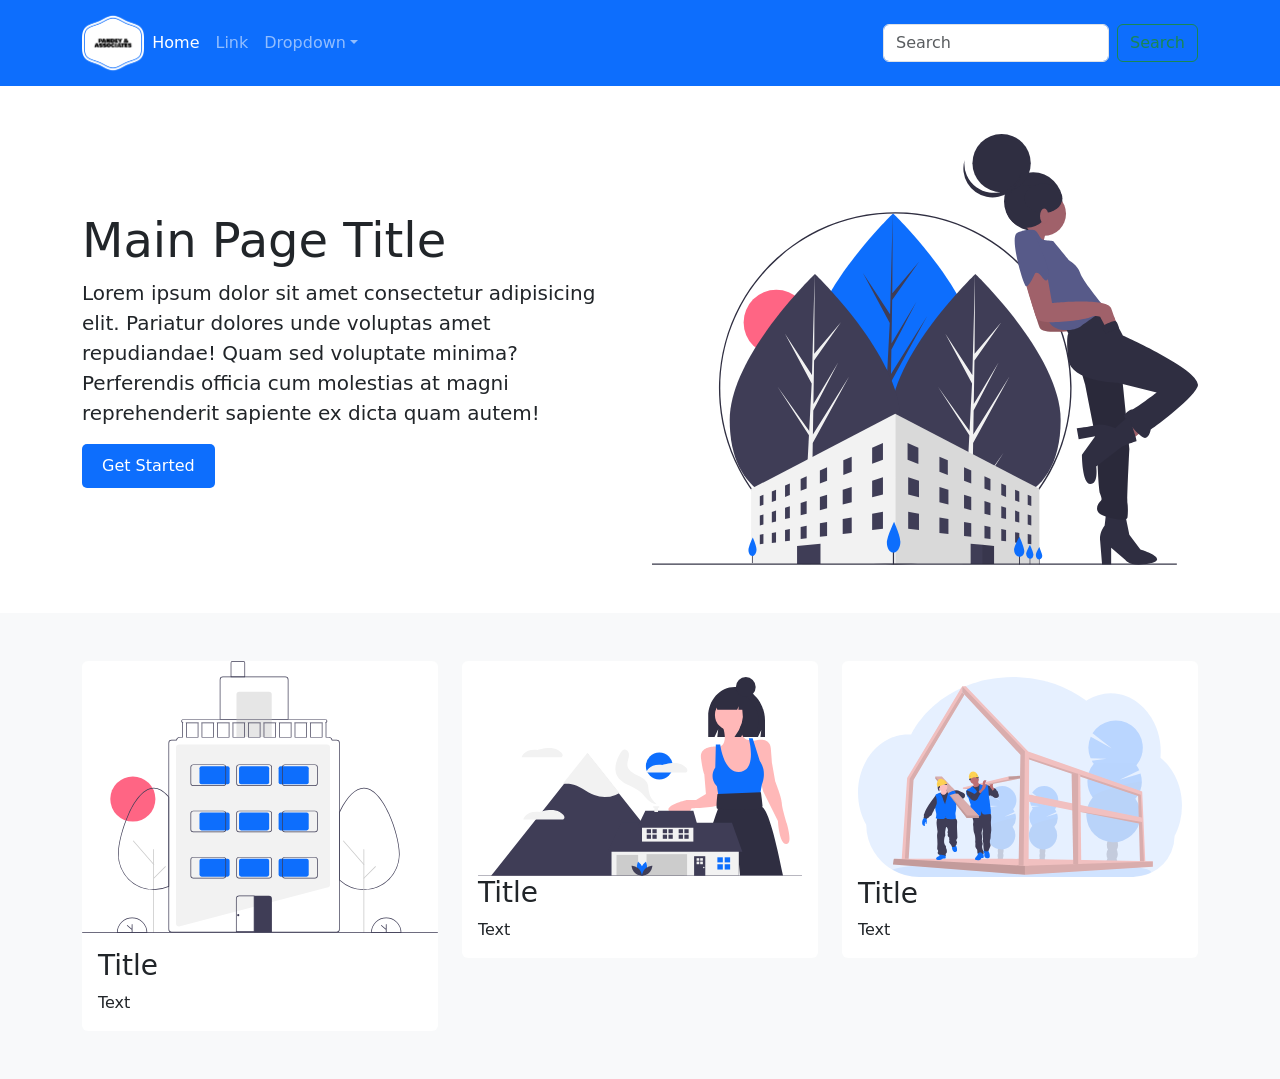
==== bootstrapExample2.html @ 581d2a18 "simple website with bootstrap" ====
<!DOCTYPE html>
<html lang="en">
  <head>
    <title>Title</title>
    <!-- Required meta tags -->
    <meta charset="utf-8" />
    <meta
      name="viewport"
      content="width=device-width, initial-scale=1, shrink-to-fit=no"
    />

    <!-- Bootstrap CSS v5.2.1 -->
    <link
      href="https://cdn.jsdelivr.net/npm/bootstrap@5.3.2/dist/css/bootstrap.min.css"
      rel="stylesheet"
      integrity="sha384-T3c6CoIi6uLrA9TneNEoa7RxnatzjcDSCmG1MXxSR1GAsXEV/Dwwykc2MPK8M2HN"
      crossorigin="anonymous"
    />

    <style>
      :root {
        --theme-color: #0d6efd;
      }
      nav {
        background-color: var(--theme-color);
      }
      .hero-btn{
        background-color: var(--theme-color);
        color: white;
        padding: 10px 20px;
        border: none;
        border-radius: 5px;
        cursor: pointer;
      }
      .hero-btn:hover{
        background-color: #0a58ca;
      }
    </style>
  </head>

  <body>
    <header>
      <nav class="navbar navbar-expand-md navbar-dark">
        <div class="container">
          <!-- <a class="navbar-brand" href="#">Navbar</a> -->
          <img class="" height="70px" src="pandey--associates-high-resolution-logo-white-transparent.png" alt="">
          <button
            class="navbar-toggler d-lg-none"
            type="button"
            data-bs-toggle="collapse"
            data-bs-target="#collapsibleNavId"
            aria-controls="collapsibleNavId"
            aria-expanded="false"
            aria-label="Toggle navigation"
          >
            <span class="navbar-toggler-icon"></span>
          </button>
          <div class="collapse navbar-collapse" id="collapsibleNavId">
            <ul class="navbar-nav me-auto mt-2 mt-lg-0">
              <li class="nav-item">
                <a class="nav-link active" href="#" aria-current="page"
                  >Home <span class="visually-hidden">(current)</span></a
                >
              </li>
              <li class="nav-item">
                <a class="nav-link" href="#">Link</a>
              </li>
              <li class="nav-item dropdown">
                <a
                  class="nav-link dropdown-toggle"
                  href="#"
                  id="dropdownId"
                  data-bs-toggle="dropdown"
                  aria-haspopup="true"
                  aria-expanded="false"
                  >Dropdown</a
                >
                <div class="dropdown-menu" aria-labelledby="dropdownId">
                  <a class="dropdown-item" href="#">Action 1</a>
                  <a class="dropdown-item" href="#">Action 2</a>
                </div>
              </li>
            </ul>
            <form class="d-flex my-2 my-lg-0">
              <input
                class="form-control me-sm-2"
                type="text"
                placeholder="Search"
              />
              <button
                class="btn btn-outline-success my-2 my-sm-0"
                type="submit"
              >
                Search
              </button>
            </form>
          </div>
        </div>
      </nav>
    </header>
    <main>
      <section class="container py-5">
        <div class="row flex-row-reverse" style="row-gap: 40px;">
            <div class="col-md-6">
                <img class="img-fluid" src="hero_image.svg" alt="">
              </div>
          <div class="col-md-6 my-auto text-center text-md-start">
            <h1 class="display-5">Main Page Title</h1>
            <p class="fs-5">
              Lorem ipsum dolor sit amet consectetur adipisicing elit. Pariatur
              dolores unde voluptas amet repudiandae! Quam sed voluptate minima?
              Perferendis officia cum molestias at magni reprehenderit sapiente
              ex dicta quam autem!
            </p>
            <button class="hero-btn">Get Started</button>
          </div>
         
        </div>
      </section>
      <section class="bg-light py-5">
        <div class="container">
            <div class="row gy-5">
                <div class="col-md-4">
                    <div class="card border-0">
                        <img  class="card-img-top" src="service1.svg" alt="">
                        <div class="card-body">
                            <h3 class="card-title">Title</h3>
                            <p class="card-text">Text</p>
                        </div>
                    </div>
                </div>
                <div class="col-md-4">
                    <div class="card border-0">
                        <div class="card-body ">
                            <img  class="card-img-top" src="service2.svg" alt="">
                            <h3 class="card-title">Title</h3>
                            <p class="card-text">Text</p>
                        </div>
                    </div>
                </div>
                <div class="col-md-4">
                    <div class="card border-0">
                        <div class="card-body ">
                            <img  class="card-img-top" src="service3.svg" alt="">
                            <h3 class="card-title">Title</h3>
                            <p class="card-text">Text</p>
                        </div>
                    </div>
                </div>
            </div>
            
        </div>
      </section>
    </main>
    <footer>
      <!-- place footer here -->
    </footer>
    <!-- Bootstrap JavaScript Libraries -->
    <script
      src="https://cdn.jsdelivr.net/npm/@popperjs/core@2.11.8/dist/umd/popper.min.js"
      integrity="sha384-I7E8VVD/ismYTF4hNIPjVp/Zjvgyol6VFvRkX/vR+Vc4jQkC+hVqc2pM8ODewa9r"
      crossorigin="anonymous"
    ></script>

    <script
      src="https://cdn.jsdelivr.net/npm/bootstrap@5.3.2/dist/js/bootstrap.min.js"
      integrity="sha384-BBtl+eGJRgqQAUMxJ7pMwbEyER4l1g+O15P+16Ep7Q9Q+zqX6gSbd85u4mG4QzX+"
      crossorigin="anonymous"
    ></script>
  </body>
</html>
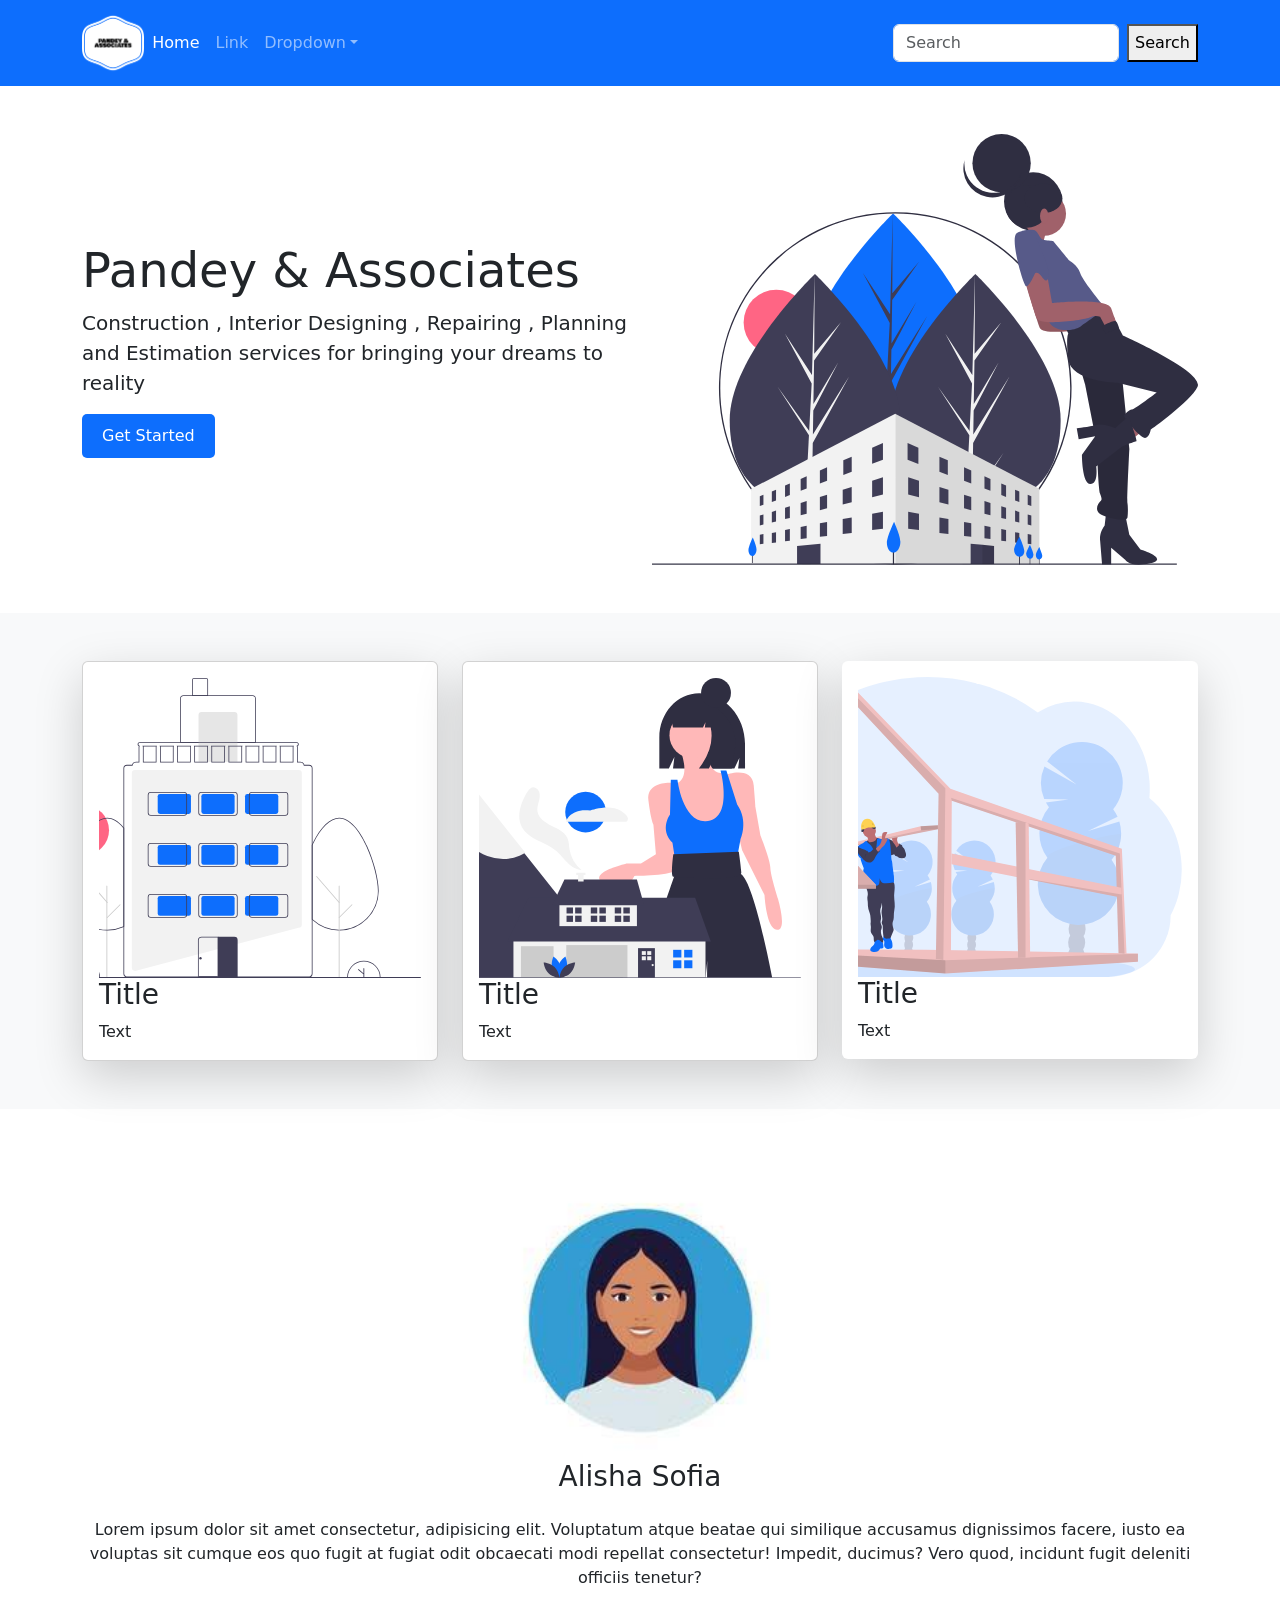
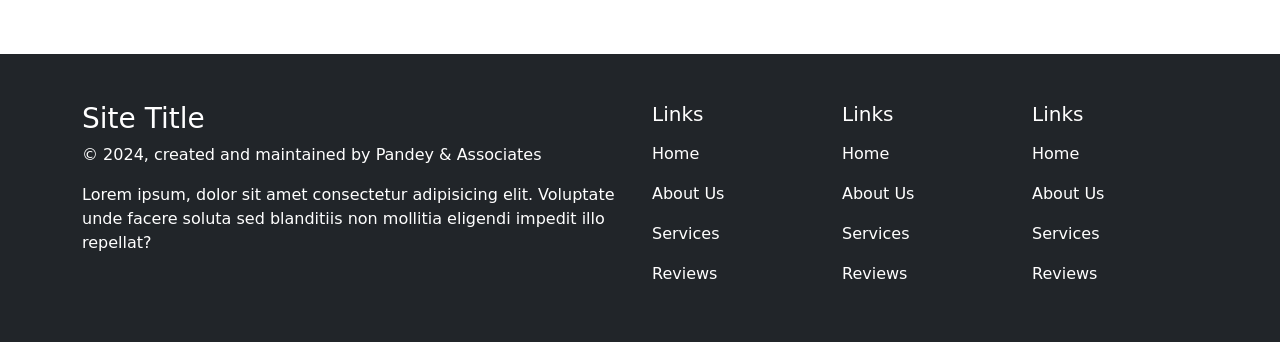
==== commit a8f0489f: "finalised bootstrap" ====
--- a/bootstrapExample2.html
+++ b/bootstrapExample2.html
@@ -24,7 +24,7 @@
       nav {
         background-color: var(--theme-color);
       }
-      .hero-btn{
+      .hero-btn {
         background-color: var(--theme-color);
         color: white;
         padding: 10px 20px;
@@ -32,8 +32,14 @@
         border-radius: 5px;
         cursor: pointer;
       }
-      .hero-btn:hover{
+      .hero-btn:hover {
         background-color: #0a58ca;
+      }
+      .my-img {
+        height: 300px;
+        object-fit: cover;
+        object-position: right;
+        background-color: white;
       }
     </style>
   </head>
@@ -43,7 +49,12 @@
       <nav class="navbar navbar-expand-md navbar-dark">
         <div class="container">
           <!-- <a class="navbar-brand" href="#">Navbar</a> -->
-          <img class="" height="70px" src="pandey--associates-high-resolution-logo-white-transparent.png" alt="">
+          <img
+            class=""
+            height="70px"
+            src="pandey--associates-high-resolution-logo-white-transparent.png"
+            alt=""
+          />
           <button
             class="navbar-toggler d-lg-none"
             type="button"
@@ -88,7 +99,7 @@
                 placeholder="Search"
               />
               <button
-                class="btn btn-outline-success my-2 my-sm-0"
+                class="btn-light   my-2 my-sm-0"
                 type="submit"
               >
                 Search
@@ -100,60 +111,236 @@
     </header>
     <main>
       <section class="container py-5">
-        <div class="row flex-row-reverse" style="row-gap: 40px;">
-            <div class="col-md-6">
-                <img class="img-fluid" src="hero_image.svg" alt="">
-              </div>
+        <div class="row flex-row-reverse" style="row-gap: 40px">
+          <div class="col-md-6">
+            <img class="img-fluid" src="hero_image.svg" alt="" />
+          </div>
           <div class="col-md-6 my-auto text-center text-md-start">
-            <h1 class="display-5">Main Page Title</h1>
+            <h1 class="display-5">Pandey & Associates</h1>
             <p class="fs-5">
-              Lorem ipsum dolor sit amet consectetur adipisicing elit. Pariatur
-              dolores unde voluptas amet repudiandae! Quam sed voluptate minima?
-              Perferendis officia cum molestias at magni reprehenderit sapiente
-              ex dicta quam autem!
+              Construction , Interior Designing , Repairing , Planning and
+              Estimation services for bringing your dreams to reality
             </p>
             <button class="hero-btn">Get Started</button>
           </div>
-         
         </div>
       </section>
       <section class="bg-light py-5">
         <div class="container">
-            <div class="row gy-5">
-                <div class="col-md-4">
-                    <div class="card border-0">
-                        <img  class="card-img-top" src="service1.svg" alt="">
-                        <div class="card-body">
-                            <h3 class="card-title">Title</h3>
-                            <p class="card-text">Text</p>
-                        </div>
-                    </div>
-                </div>
-                <div class="col-md-4">
-                    <div class="card border-0">
-                        <div class="card-body ">
-                            <img  class="card-img-top" src="service2.svg" alt="">
-                            <h3 class="card-title">Title</h3>
-                            <p class="card-text">Text</p>
-                        </div>
-                    </div>
-                </div>
-                <div class="col-md-4">
-                    <div class="card border-0">
-                        <div class="card-body ">
-                            <img  class="card-img-top" src="service3.svg" alt="">
-                            <h3 class="card-title">Title</h3>
-                            <p class="card-text">Text</p>
-                        </div>
-                    </div>
-                </div>
-            </div>
-            
+          <div class="row gy-5">
+            <div class="col-md-4">
+              <div class="card shadow-lg">
+                <div class="card-body">
+                  <img class="card-img-top my-img" src="service1.svg" alt="" />
+                  <h3 class="card-title">Title</h3>
+                  <p class="card-text">Text</p>
+                </div>
+              </div>
+            </div>
+            <div class="col-md-4">
+              <div class="card shadow-lg">
+                <div class="card-body">
+                  <img class="card-img-top my-img" src="service2.svg" alt="" />
+                  <h3 class="card-title">Title</h3>
+                  <p class="card-text">Text</p>
+                </div>
+              </div>
+            </div>
+            <div class="col-md-4">
+              <div class="card shadow-lg border-0">
+                <div class="card-body">
+                  <img class="card-img-top my-img" src="service3.svg" alt="" />
+                  <h3 class="card-title">Title</h3>
+                  <p class="card-text">Text</p>
+                </div>
+              </div>
+            </div>
+          </div>
+        </div>
+      </section>
+      <section>
+        <!-- use Swiperjs for customized sliders -->
+        <div id="carouselId" class="carousel slide" data-bs-ride="carousel">
+          <div class="carousel-inner" role="listbox">
+            <div class="carousel-item active" data-bs-interval="5000">
+              <div class="container py-5">
+                <div class="col-md-3 col-8 mx-auto my-4">
+                  <img
+                    width="800px"
+                    class="w-100 rounded circle"
+                    src="[data-uri]"
+                    alt=""
+                  />
+                  <h3 class="text-center">Alisha Sofia</h3>
+                </div>
+                <p class="text-center">
+                  Lorem ipsum dolor sit amet consectetur, adipisicing elit.
+                  Voluptatum atque beatae qui similique accusamus dignissimos
+                  facere, iusto ea voluptas sit cumque eos quo fugit at fugiat
+                  odit obcaecati modi repellat consectetur! Impedit, ducimus?
+                  Vero quod, incidunt fugit deleniti officiis tenetur?
+                </p>
+              </div>
+            </div>
+            <div class="carousel-item" data-bs-interval="5000">
+              <div class="container py-5">
+                <div class="col-md-3 col-8 mx-auto my-4">
+                  <img
+                    width="800px"
+                    class="w-100 rounded circle"
+                    src="[data-uri]"
+                    alt=""
+                  />
+                  <h3 class="text-center">Alisha Sofia</h3>
+                </div>
+                <p class="text-center">
+                  Lorem ipsum dolor sit amet consectetur, adipisicing elit.
+                  Voluptatum atque beatae qui similique accusamus dignissimos
+                  facere, iusto ea voluptas sit cumque eos quo fugit at fugiat
+                  odit obcaecati modi repellat consectetur! Impedit, ducimus?
+                  Vero quod, incidunt fugit deleniti officiis tenetur?
+                </p>
+              </div>
+            </div>
+            <div class="carousel-item" data-bs-interval="5000">
+              <div class="container py-5">
+                <div class="col-md-3 col-8 mx-auto my-4">
+                  <img
+                    width="800px"
+                    class="w-100 rounded circle"
+                    src="[data-uri]"
+                    alt=""
+                  />
+                  <h3 class="text-center">Alisha Sofia</h3>
+                </div>
+                <p class="text-center">
+                  Lorem ipsum dolor sit amet consectetur, adipisicing elit.
+                  Voluptatum atque beatae qui similique accusamus dignissimos
+                  facere, iusto ea voluptas sit cumque eos quo fugit at fugiat
+                  odit obcaecati modi repellat consectetur! Impedit, ducimus?
+                  Vero quod, incidunt fugit deleniti officiis tenetur?
+                </p>
+              </div>
+            </div>
+            <div class="carousel-item">
+              <div class="container py-5">
+                <div class="col-md-3 col-8 mx-auto my-4">
+                  <img
+                    width="800px"
+                    class="w-100 rounded circle"
+                    src="[data-uri]"
+                    alt=""
+                  />
+                  <h3 class="text-center">Alisha Sofia</h3>
+                </div>
+                <p class="text-center">
+                  Lorem ipsum dolor sit amet consectetur, adipisicing elit.
+                  Voluptatum atque beatae qui similique accusamus dignissimos
+                  facere, iusto ea voluptas sit cumque eos quo fugit at fugiat
+                  odit obcaecati modi repellat consectetur! Impedit, ducimus?
+                  Vero quod, incidunt fugit deleniti officiis tenetur?
+                </p>
+              </div>
+            </div>
+          </div>
+          <button
+            class="carousel-control-prev"
+            type="button"
+            data-bs-target="#carouselId"
+            data-bs-slide="prev"
+          >
+            <span class="carousel-control-prev-icon" aria-hidden="true"></span>
+            <span class="visually-hidden">Previous</span>
+          </button>
+          <button
+            class="carousel-control-next"
+            type="button"
+            data-bs-target="#carouselId"
+            data-bs-slide="next"
+          >
+            <span class="carousel-control-next-icon" aria-hidden="true"></span>
+            <span class="visually-hidden">Next</span>
+          </button>
         </div>
       </section>
     </main>
-    <footer>
-      <!-- place footer here -->
+    <footer class="bg-dark text-white">
+      <div class="container py-5">
+        <div class="row">
+          <div class="col-md-6">
+            <h3>Site Title</h3>
+            <p>&copy; 2024, created and maintained by Pandey & Associates</p>
+            <p>
+              Lorem ipsum, dolor sit amet consectetur adipisicing elit.
+              Voluptate unde facere soluta sed blanditiis non mollitia eligendi
+              impedit illo repellat?
+            </p>
+          </div>
+          <div class="col-md-2 col-sm-4 col-6">
+            <h5>Links</h5>
+            <ul class="navbar-nav">
+              <li class="nav-item">
+                <a href="" class=" nav-link" >Home</a>
+              </li>
+              <li class="nav-item">
+                <a href="" class=" nav-link" >About Us </a>
+              </li>
+              <li class="nav-item">
+                <a href="" class=" nav-link" >Services</a>
+              </li>
+              <li class="nav-item">
+                <a href="" class=" nav-link" >Reviews</a>
+              </li>
+             
+            
+            
+
+            
+          </div>
+          <div class="col-md-2 col-sm-4 col-6">
+            <h5>Links</h5>
+            <ul class="navbar-nav">
+              <li class="nav-item">
+                <a href="" class=" nav-link" >Home</a>
+              </li>
+              <li class="nav-item">
+                <a href="" class=" nav-link" >About Us </a>
+              </li>
+              <li class="nav-item">
+                <a href="" class=" nav-link" >Services</a>
+              </li>
+              <li class="nav-item">
+                <a href="" class=" nav-link" >Reviews</a>
+              </li>
+             
+            
+            
+
+            
+          </div>
+          <div class="col-md-2 col-sm-4 col-6">
+            <h5>Links</h5>
+            <ul class="navbar-nav">
+              <li class="nav-item">
+                <a href="" class=" nav-link" >Home</a>
+              </li>
+              <li class="nav-item">
+                <a href="" class=" nav-link" >About Us </a>
+              </li>
+              <li class="nav-item">
+                <a href="" class=" nav-link" >Services</a>
+              </li>
+              <li class="nav-item">
+                <a href="" class=" nav-link" >Reviews</a>
+              </li>
+             
+            
+            
+
+            
+          </div>
+        </div>
+      </div>
     </footer>
     <!-- Bootstrap JavaScript Libraries -->
     <script
